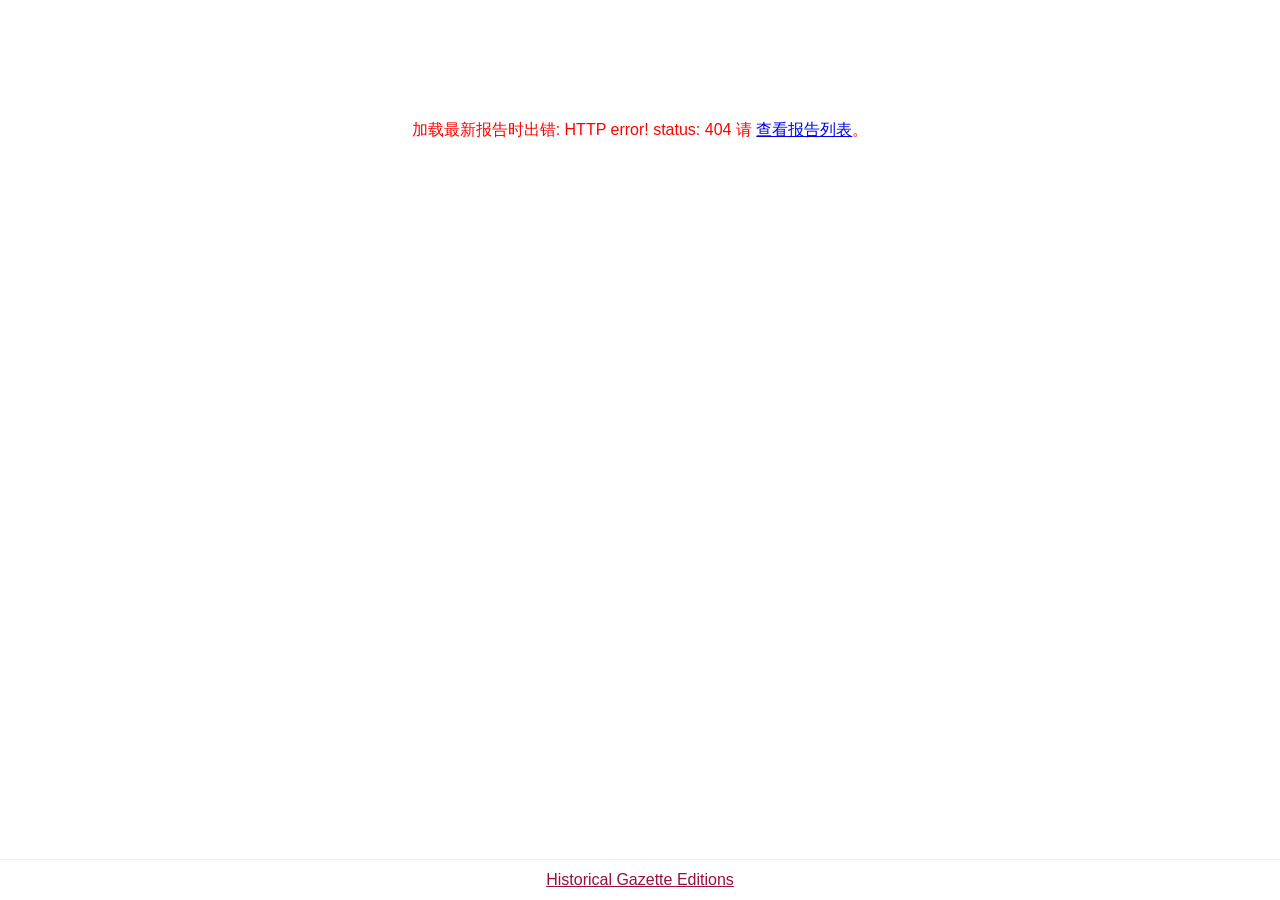
==== index.html @ 21ce2daa "feat: overhaul daily pipeline into AI research gazette Replace the arXiv-only workflow with a multi-" ====
<!DOCTYPE html>
<html lang="zh-CN">

<head>
    <meta charset="UTF-8">
    <meta name="viewport" content="width=device-width, initial-scale=1.0">
    <title>Daily AI Research Gazette</title>
    <style>
        html,
        body {
            margin: 0;
            padding: 0;
            height: 100%;
            /* Use percentage height */
            display: flex;
            flex-direction: column;
            font-family: sans-serif;
        }

        #content-wrapper {
            flex: 1 1 auto;
            /* Grow, shrink, basis auto */
            overflow: hidden;
            /* Contain the iframe */
            position: relative;
            /* Needed for absolute positioning of iframe if required */
        }

        iframe {
            border: none;
            width: 100%;
            height: 100%;
            /* Make iframe fill its container */
            display: block;
            /* Ensure iframe is treated as a block element */
        }

        #footer {
            flex-shrink: 0;
            /* Prevent footer from shrinking */
            height: 40px;
            /* Give footer a fixed height */
            line-height: 40px;
            /* Vertically center text in footer */
            text-align: center;
            padding: 0;
            /* Remove padding if using line-height for centering */
            border-top: 1px solid #eee;
            /* Optional: add a separator */
        }

        #loading-message,
        #error-message {
            padding: 20px;
            text-align: center;
            margin-top: 50px;
        }

        #error-message p {
            color: red;
        }
    </style>
    <script>
        async function loadLatestReportIntoIframe() {
            const iframe = document.getElementById('report-frame');
            const loadingMessage = document.getElementById('loading-message');
            const errorMessageDiv = document.getElementById('error-message');

            try {
                const response = await fetch('reports.json');
                if (!response.ok) {
                    throw new Error(`HTTP error! status: ${response.status}`);
                }
                const reports = await response.json();

                if (reports && reports.length > 0) {
                    const latestReportFile = reports[0];
                    const latestReportUrl = `./daily_html/${latestReportFile}`;

                    iframe.onload = () => {
                        loadingMessage.style.display = 'none';
                        iframe.style.display = 'block';
                    };
                    iframe.src = latestReportUrl;
                    const latestReportName = latestReportFile.split('/').pop();
                    document.title = `Daily AI Research Gazette - ${latestReportName.replace('.html', '').replace(/_/g, '-')}`;

                } else {
                    throw new Error('无法找到最新的报告文件。请确保 reports.json 文件存在且包含报告列表。');
                }
            } catch (error) {
                console.error('Error loading report:', error);
                loadingMessage.style.display = 'none'; // Hide loading message
                errorMessageDiv.innerHTML = `<p style="color: red; text-align: center; margin-top: 50px;">加载最新报告时出错: ${error.message} 请 <a href="./list.html">查看报告列表</a>。</p>`;
                errorMessageDiv.style.display = 'block'; // Show error message
            }
        }

        // Execute the loading function when the page loads
        window.onload = loadLatestReportIntoIframe;
    </script>
</head>

<body>
    <div id="content-wrapper">
        <div id="loading-message">
            <p>正在加载最新报告，请稍候...</p>
        </div>
        <div id="error-message" style="display: none;">
            <!-- Error messages will be displayed here -->
        </div>
        <iframe id="report-frame" title="最新一期 AI 研究日报" style="display: none;"></iframe>
    </div>
    <div id="footer">
        <a href="./list.html" style="color: #990f3d;">Historical Gazette Editions</a>
    </div>
</body>

</html>
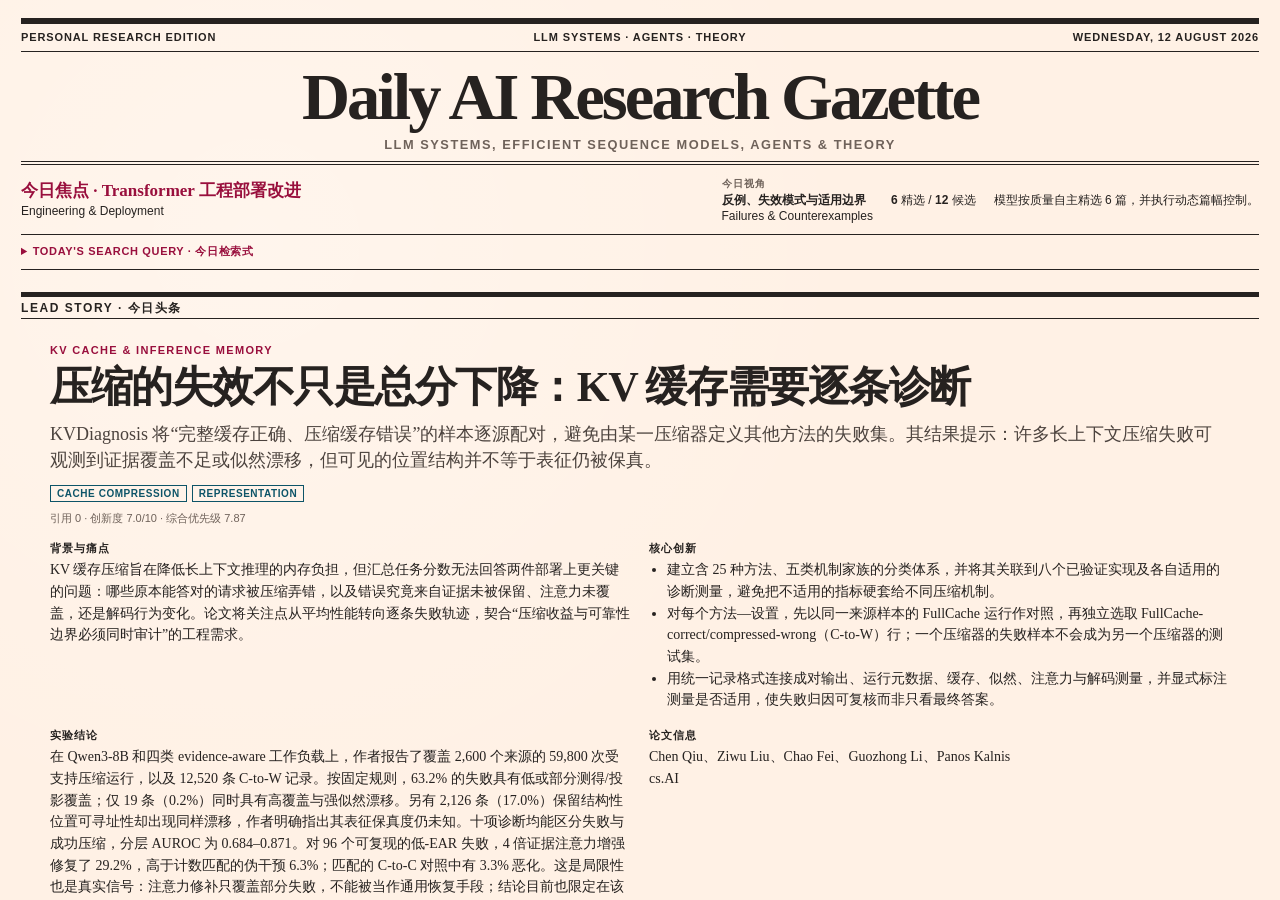
==== commit 69644e89: "Fix: layout bugs" ====
--- a/index.html
+++ b/index.html
@@ -33,20 +33,6 @@
             /* Make iframe fill its container */
             display: block;
             /* Ensure iframe is treated as a block element */
-        }
-
-        #footer {
-            flex-shrink: 0;
-            /* Prevent footer from shrinking */
-            height: 40px;
-            /* Give footer a fixed height */
-            line-height: 40px;
-            /* Vertically center text in footer */
-            text-align: center;
-            padding: 0;
-            /* Remove padding if using line-height for centering */
-            border-top: 1px solid #eee;
-            /* Optional: add a separator */
         }
 
         #loading-message,
@@ -111,9 +97,6 @@
         </div>
         <iframe id="report-frame" title="最新一期 AI 研究日报" style="display: none;"></iframe>
     </div>
-    <div id="footer">
-        <a href="./list.html" style="color: #990f3d;">Historical Gazette Editions</a>
-    </div>
 </body>
 
 </html>
